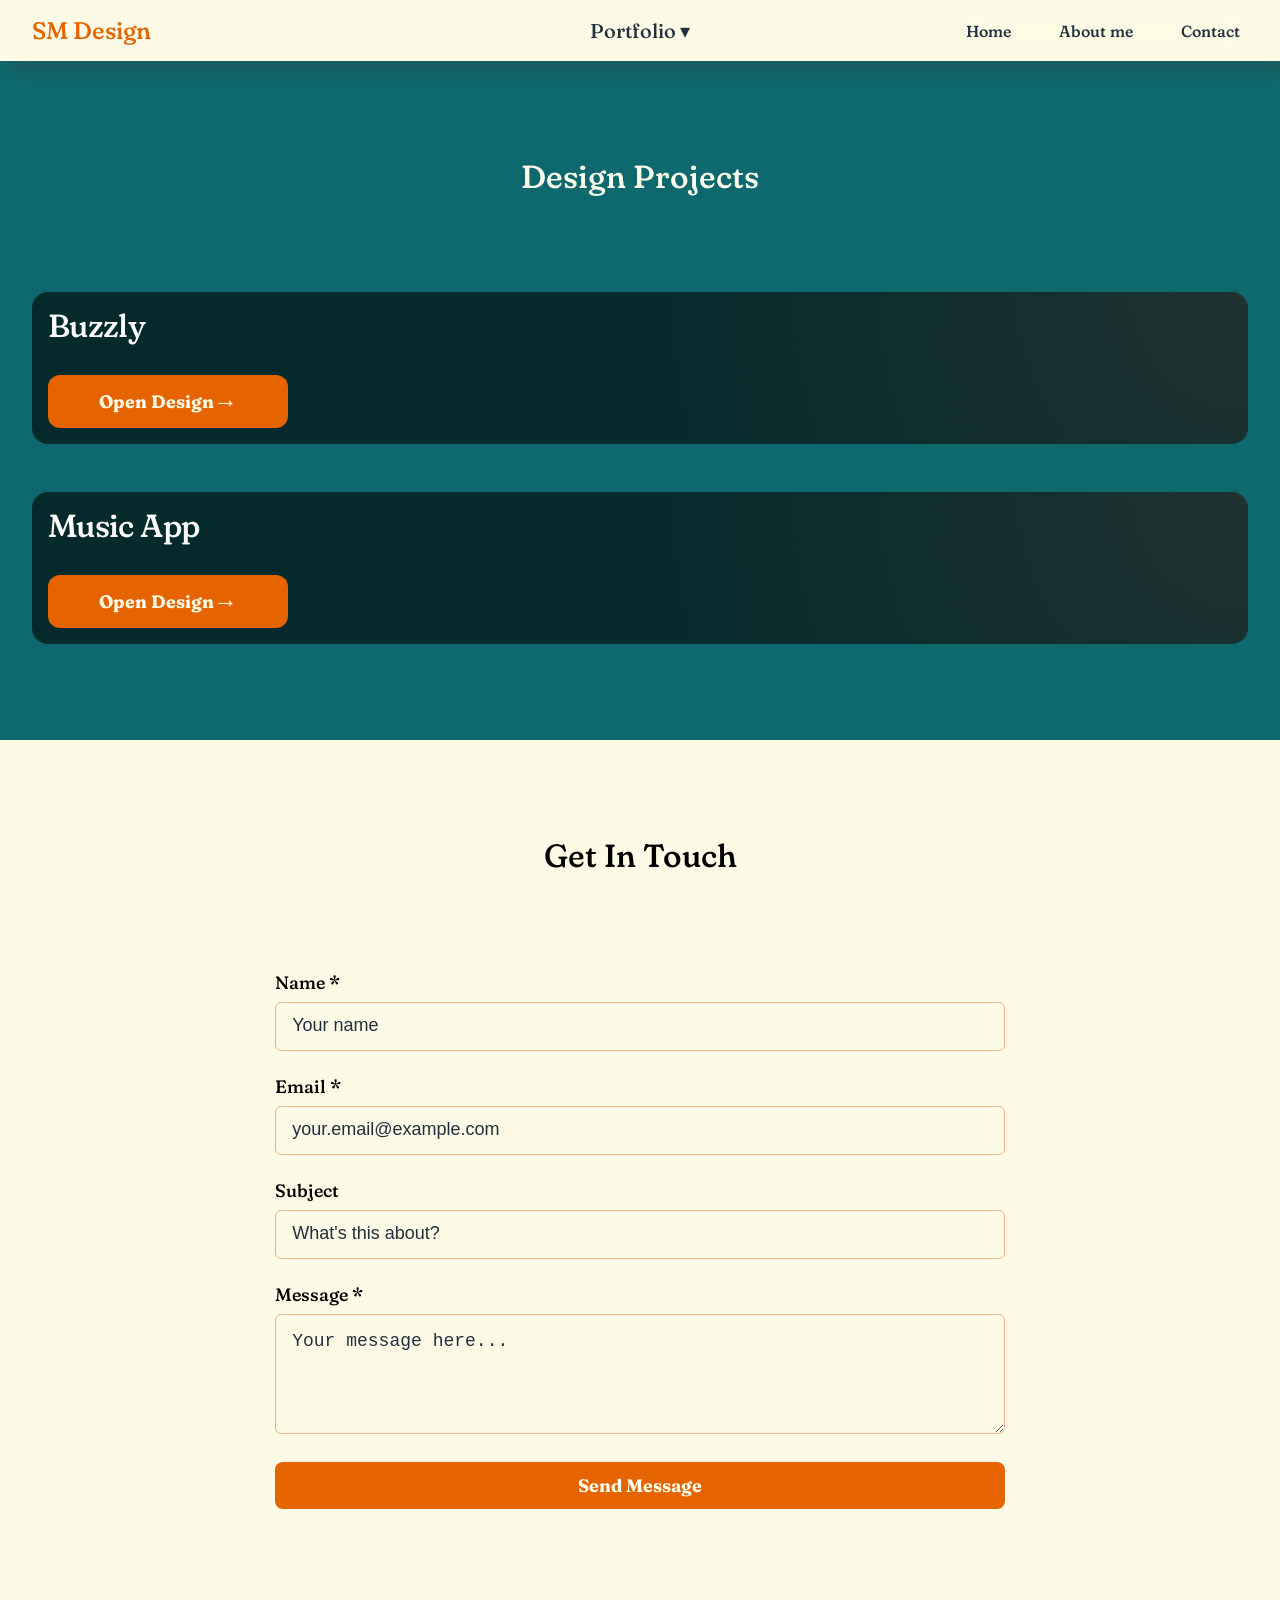
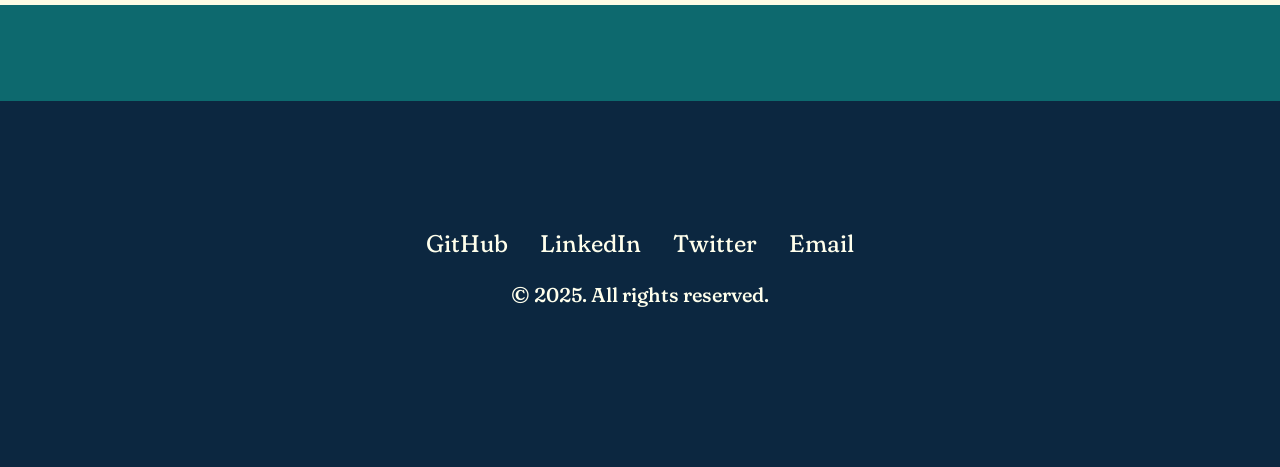
==== ux-design.html @ 5f6e61bb "Initial commit" ====
<!DOCTYPE html>
<html lang="en">
<head>
    <meta charset="UTF-8">
    <meta name="viewport" content="width=device-width, initial-scale=1.0">
    <meta name="description" content="Professional portfolio showcasing web development projects and skills">
    <title>Sedrak Margaryan - Web Developer Portfolio</title>
    <link rel="preconnect" href="https://fonts.googleapis.com">
    <link rel="preconnect" href="https://fonts.gstatic.com" crossorigin>
    <link href="https://fonts.googleapis.com/css2?family=Fraunces:opsz,wght@9..144,100..900&family=Noto+Sans:ital,wght@0,100..900;1,100..900&family=Source+Serif+4:ital,opsz,wght@0,8..60,200..900;1,8..60,200..900&display=swap" rel="stylesheet">    <script src="portfolio.js" defer></script>
    <link rel="stylesheet" href="styles.css">
</head>
<body>
    <!-- Skip to main content for accessibility -->
    
    <a href="#main" class="skip-link">Skip to main content</a>

    <!-- Header with Navigation -->
    <div id="top"></div>
    <header>
        <nav aria-label="Main navigation">
            <a href="#top" class="logo" aria-label="Home">
                <span>SM</span>
                <span>Design</span>
            </a>
            <div class="portfolio">
                <button class="portfolio-toggle" aria-haspopup="true" aria-expanded="false" tabindex="0">
                    Portfolio <span aria-hidden="true">▾</span>
                </button>
                <ul class="portfolio-menu" id="portfolio-menu" aria-label="Portfolio submenu">
                    <li><a href="ux-writing.html">UX Writing</a></li>
                    <li><a href="ux-design.html">UX Design</a></li>
                    <li><a href="#ux-research">UX Research</a></li>
                </ul>
            </div>
            <button class="menu-toggle" aria-label="Toggle navigation menu" aria-expanded="false">
                ☰
            </button>
            <ul class="nav-links">
                <li><a href="index.html">Home</a></li>
                <li><a href="#about">About me</a></li>
                <li><a href="#contact">Contact</a></li>
            </ul>
        </nav>

    </header>


    <main id="main">

        

        <!-- Portfolio Section -->
        <section id="latest" aria-labelledby="latest-heading">
           <h2 id="latest-heading">Design Projects</h2>
           <article class="case-study-card" aria-labelledby="project-title">
                <div class="content">
                    <h1 id="project-title">Buzzly</h1>
                    <a href="https://www.figma.com/design/Eqv02XgFql0MiULTaPmBKF/figma?node-id=108-1708&t=qinff8sUgKi0sKMu-1" class="cta-button" aria-label="Read the full Empathy App case study">
                        Open Design
                        <span class="arrow" aria-hidden="true">→</span>
                    </a>
                </div>
            </article>

            <article class="case-study-card" aria-labelledby="project-title">
                <div class="content">
                    <h1 id="project-title">Music App</h1>
                    <a href="https://www.figma.com/design/anuOJfCdhLt5ytylUbdpmo/player-latest--Copy-?node-id=48-2&t=Lj0PIi3XT2oOW1gg-1" class="cta-button" aria-label="Read the full Empathy App case study">
                        Open Design
                        <span class="arrow" aria-hidden="true">→</span>
                    </a>
                </div>
            </article>

        </section>
    </main>

    <!-- Contact Section -->
    <section id="contact" aria-labelledby="contact-heading">
        <h2 id="contact-heading">Get In Touch</h2>
        <div class="contact-content">
            <form action = "https://formspree.io/f/mykgoogg" method="POST">
                <div class="form-group">
                    <label for="name">Name *</label>
                    <input type="text" id="name" name="name" required 
                            aria-required="true" placeholder="Your name">
                </div>
                <div class="form-group">
                    <label for="email">Email *</label>
                    <input type="email" id="email" name="email" required 
                            aria-required="true" placeholder="your.email@example.com">
                </div>
                <div class="form-group">
                    <label for="subject">Subject</label>
                    <input type="text" id="subject" name="subject" placeholder="What's this about?">
                </div>
                <div class="form-group">
                    <label for="message">Message *</label>
                    <textarea id="message" name="message" required 
                        aria-required="true" placeholder="Your message here..."></textarea>
                </div>
                <button type="submit" class="submit-button">Send Message</button>
            </form>
        </div>
    </section>

   


    <!-- Footer -->
    <footer>
        <div class="footer-content">
            <ul class="social-links">
                <li><a href="https://github.com/SMdev24?tab=repositories" aria-label="GitHub profile">GitHub</a></li>
                <li><a href="https://www.linkedin.com/in/sedrak-m-69b090155/" aria-label="LinkedIn profile">LinkedIn</a></li>
                <li><a href="#" aria-label="Twitter profile">Twitter</a></li>
                <li>
                    <a
                        href="https://mail.google.com/mail/?view=cm&fs=1&to=setomargarian@gmail.com&su=Inquiry from Portfolio"
                        target="_blank"
                        rel="noopener"
                        aria-label="Email via Gmail"
                    >
                        Email
                    </a>  
                </li>
            </ul>
            <p>&copy; 2025. All rights reserved.</p>
        </div>
    </footer>

    <a href="#top" 
       class="floating-back-to-top" 
       aria-label="Return to top of page"
       id="backToTopBtn">
        <span aria-hidden="true">↑</span>
    </a>

    
</body>
</html>
---- styles.css ----
/*@font-face{
  font-family: "Fraunces", serif;
  font-optical-sizing: auto;
  font-weight: 100 900;
  font-style: normal;
  font-variation-settings:
    "SOFT" 0,
    "WONK" 0;
}*/

h2 {
    font-size: 2rem;
    font-weight: 500;
    margin-bottom: 2rem;
    text-align: center;
    
}

p{
    font-size: 1.25rem;
    font-weight: 500;
    margin-bottom: 2rem;
    opacity: 0.95;
    animation: fadeInUp 0.8s ease 0.2s both;
    
}

h3 {
  font-size: 1.5rem;
  margin-bottom: 1rem;
  font-weight: 500;
}

* {
    margin: 0;
    padding: 0;
    box-sizing: border-box;
}

section, footer {   
    padding: 6rem 1rem;
    scroll-margin-top: 80px;
    width: 100%;                
    margin: 0 auto;   
}



:root {
    --primary-color: #e66400; 
    --secondary-color: #217189; 

   
    --text-dark: #222f40;
    --text-light: #ffffec;

    --background-primary: #0d696e;
    --background-secondary: #fdfbe5;
    --background-secondary-translucent: rgba(37, 131, 174, 0.4);
    --backgound-tertiary: #0c2740;

    
    --border-color: #f5b28b; 
    --outline-color: #ff4000;
   
    --shadow: 10px 10px 16px rgba(59, 59, 60, 0.3);
    --transition: all 0.4s ease;

    --translucent-bg-light:  rgba(255, 252, 242, 0.5);
    --translucent-bright: rgba(255, 252, 242, 0.8);
    --white: #ffffff;
    --translucent-turq: linear-gradient(rgba(33, 125, 137, 0.9), rgb(255, 1, 1));
    
}


html {
    scroll-behavior: smooth;
}

body {
    /*font-family: 'Segoe UI', Tahoma, Geneva, Verdana, sans-serif;
    line-height: 1.6;*/
    /*color: var(--text-dark);*/
    padding: 0 0;
    background-color:var(--background-primary);
    background-image: url("https://www.transparenttextures.com/patterns/green-dust-and-scratches.png");
    background-attachment: fixed;
    font-family: "Fraunces", serif;
    text-decoration: none;
    font-optical-sizing: auto;
    font-variation-settings:
    "SOFT" 100,
    "WONK" 1;
  
}


.skip-link {
    position: absolute;
    top: -40px;
    left: 0;
    background: var(--primary-color);
    color: var(--text-light);
    padding: 8px 16px;
    text-decoration: none;
    z-index: 100;
}

.skip-link:focus {
    top: 0;
}

/* --------------Header and Navigation ---------------*/
header {
    background-color: var(--background-secondary);
    box-shadow: var(--shadow);
    position: sticky;
    top: 0;
    z-index: 50;
    padding: 1rem 1rem;    
}

nav {
    margin: 0 auto;
    display: flex;
    justify-content: space-between;
    align-items: flex-end;  
}

.logo {
    font-size: 1.5rem;
    font-weight: 500;
    color: var(--primary-color);
    text-decoration: none;
    order:0
    flex: 0 0 auto;
}

@media (max-width: 767px) {
    .logo {
        display: flex;
        flex-direction: column;
        line-height: 1.2;
        font-size: 1.2rem;
    }
}

.portfolio { 
    
    position: absolute;
    left: 50%;
    transform: translateX(-50%);
    line-height: 0;
    order: 1;
    display: flex;
    align-items: center;    
}

.portfolio-toggle {
    
    display: flex;
    font-family: inherit;
    font-size: inherit;
    font-weight: 500;
    line-height: inherit;
    background: none;
    border: none;
    align-items: center;
    gap: 0.25rem;
    cursor: pointer;
    text-decoration: none;
    color: var(--text-dark);
    transition: var(--transition);
    padding:  0.5rem;
}

.portfolio-menu {
    position: absolute;
    top: 100%;
    left: 50%;
    transform: translateX(-50%) translateY(-10px);
    background: var(--translucent-turq);
    list-style: none;
    padding: 0.5rem 0;
    margin-top: 0.5rem;
    border-radius: 8px;
    box-shadow: 0 4px 12px rgba(0, 0, 0, 0.15);
    min-width: 320px;
    opacity: 0;
    visibility: hidden;
    transition: all 0.9s ease;
    z-index: 100;    
}

.portfolio:hover .portfolio-menu,
.portfolio:focus-within .portfolio-menu {
    opacity: 1;
    visibility: visible;
    transform: translateX(-50%) translateY(0);
}
.portfolio-menu li {
    padding: 1rem 0;
}

.portfolio-menu a {
    display: block;
    text-align: center;
    padding: 2rem 1rem;
    color: var(--background-secondary);
    text-decoration: none;
    font-weight: 700;
    font-size: 2rem;

    transition: all 0.2s ease;
}

.portfolio-menu a:hover,
.portfolio-menu a:focus {
    background: var(-);
    color: var(--background-secondary);
    padding-left: 1.5rem;
}

.portfolio-desktop {
    display: none;
}



.menu-toggle {
    display: block;
    background: none;
    border: none;
    font-size: 1.5rem;
    cursor: pointer;
    color: var(--text-dark);
    order: 2;
    flex: 0 0 auto;
    padding: 0;
    line-height: 1;
    z-index: 101;
    
}

.nav-links {
    
    display: flex;
    position: fixed;  
    left: 0;
    right: 0;
    bottom: 0;
    width: 100%;
    height: 40vh;
    background: var(--translucent-turq);
    backdrop-filter: blur(8px); 
    backdrop-filter: blur(10px);
    -webkit-backdrop-filter: blur(10px);
    padding: 2rem 2rem 2rem;
    margin: 0;
    list-style: none;
    z-index: 99;
    flex-direction: column;
    justify-content: flex-start;
    align-items: flex-start;
    transform: translateY(100%);
    transition:transform 0.9s ease;
    border-radius: 20px 20px 0 0;
}

.nav-links.active {
    display: flex;
    transform: translateY(0);
}

.nav-links li {
    padding: 0;
    width: 100%;
    opacity: 0;
    transform: translateX(-20px);
    transition: all 0.3s ease;
}

.nav-links a {
    display: block;
    width: 100%;
    text-decoration: none;
    color: var(--text-light);
    font-weight: 500;
    transition: var(--transition);
    padding: 0.5rem;
    display: block;
    width: 100%;
    font-size: 1.25rem;
    border-radius: 12px;
}

.nav-links.active li {
    opacity: 1;
    transform: translateX(0);
}

.nav-links.active li:nth-child(1) { transition-delay: 0.1s; }
.nav-links.active li:nth-child(2) { transition-delay: 0.1s; }
.nav-links.active li:nth-child(3) { transition-delay: 0.1s; }

.nav-links a:hover,
.nav-links a:focus {
    color: var(--primary-color);
    outline: 2px solid var(--primary-color);
    outline-offset: 2px;
    
    transform: translateX(10px);
}


@media (min-width: 769px) {

    .portfolio {
        font-size: 1.25rem;
    }

    .nav-links {
        
        position: static;
        height: auto;
        width: auto;
        font-size: 1.25rem;
        background: none;
        transform: none;
        display: flex !important;
        flex-direction: row;
        gap: 2rem;
        padding: 0;
    }

    

    .menu-toggle {
        display: none !important;
    }
}

    @media (min-width: 1024px) {
    section, footer {   
    padding: 6rem 2rem;
    }

    header{padding:1rem 2rem;}

    .menu-toggle {
        display: none !important;
    }

    nav {
        display: flex;
        justify-content: space-between;
        align-items: center;
    }

    .nav-links {
        display: flex !important;
        flex-direction: row;
        gap: 2rem;
        padding: 0;
        margin: 0;
        background: none;
        position: static;
        transform: none;
        width: auto;
        height: auto;
    }

    .nav-links li {
        padding: 0;
        width: auto;
        opacity: 1 !important;
        transform: none !important;
    }

    .nav-links a {
        display: inline-block;
        width: auto;
        color: var(--text-dark);
        font-size: 1rem;
        padding: 0.25rem 0.5rem;
    }
}


   
/* ----------Header and Navigation ----------*/

/*-------------Main--------------*/

main {
/*     max-width: 1200px;
    margin: 0 auto;*/
}



/* -----------Hero Section ----------------*/
.hero {
    text-align: center;
}

.hero-content {
    margin: 0 auto;
}

.hero h1 {
    color:var(--text-light);
    font-size: 2rem;
    margin-bottom: 1rem;
    animation: fadeInUp 0.9s ease;
}

.hero p{
    font-size: 1.5rem;
    color: var(--text-light);
}

.hero-buttons {
    
    display: flex;
    flex-wrap: wrap;
    justify-content: center;
    gap: 1.5rem;      
    margin-top: 2rem;
}






@keyframes fadeInUp {
    from {
        opacity: 0;
        transform: translateY(30px);
    }
    to {
        opacity: 1;
        transform: translateY(0);
    }
}
/* -----------Hero Section ----------------*/



/*----------- Main Section------------- */



/* About Section */

#about {
    background-color: var(--background-secondary);
    text-align: center;    
}

#about-heading{   
}

.about-content {
    margin: 0 auto;
    font-weight: 500;
    line-height: 2; 
    padding-top:3rem;  
}

.about-content p{
     color: var(--text-dark);
}

#approach{
   padding-bottom: 4rem; 
}

.approach-content{
    margin: 0 auto;
    display: flex;
    justify-content: center;
    flex-wrap: wrap;
    align-items: center;
    gap: 1.5rem;
}
   
 .profile-image {
    max-width: 100%;
    border-radius: 16px;
    box-shadow: var(--shadow);
    object-fit: cover;
    
}   

.approach-text{  
    text-align: center;
}


.approach-text h2 {
    color: var(--text-light);
    font-size: 2rem;
    font-weight: 500;
    
    margin-bottom: 1rem;
   
}

.approach-text p {
    color: var(--text-light);
    margin-bottom: 1rem;
}

@media (min-width: 1024px){
  .approach-content {
   flex-wrap: nowrap;
   }
}

/*.skills-list {
    display: flex;
    flex-wrap: wrap;
    gap: 0.5rem;
    margin-top: 1.5rem;
}*/

/*.skill-tag {
    background: var(--bg-light);
    padding: 0.5rem 1rem;
    border-radius: 20px;
    font-size: 0.9rem;
    color: var(--text-dark);
    border: 2px solid var(--primary-color);
}*/

/* Cards Section */

#expertise { 
   /* background: var(--background-secondary-translucent);   */
}

#expertise-heading{
   color: var(--text-light); 
}

.card-box{   
    display:grid;
    grid-template-columns: 1fr;
    justify-content: center; 
    margin: 0 auto;
    gap: 6rem;
   
}



.card {
    
    display: flex;
    flex-direction: column;
    width: 100%;
    margin:  0 auto;
    min-height:350px;
    border: 1px solid var(--border-color);      
    border-radius: 12px;
    padding: 2rem 1rem;
    align-items: center;
    
    transition: var(--transition);   
}

.card:hover {
    transform: translateY(-4px);
    outline: none;
    border-color: var(--background-primary);
    box-shadow: var(--shadow);
    
}

.card h3 {
    color: var(--text-light);
    margin-bottom: 1rem;
}

.card ul {
    list-style: none;
    padding-left: 0;
    line-height: 1.6;
}

.card ul li {
    color: var(--text-light);
    position: relative;
    font-size: 1.125rem;
    padding-left: 1.2rem;
}

.card ul li::before {
    content: "•";
    position: absolute;
    left: 0;
    color: #f47c46; /* orange bullet */
    font-weight: bold;
}

@media screen and (min-width: 768px) {
    .card-box {
        grid-template-columns: 1fr 1fr; 
    }
}

@media (min-width:1024px) {
    .card-box{ 
        max-width: 70%;
        min-height: 900px;
        margin: 0 auto;
        row-gap: 6rem;
        column-gap: 10rem;
        margin-top: 6rem;
    
   }

    .card {
        width: 100%;
        min-height:350px;
        transition: var(--transition);   
    }

}


/* Portfolio Section*/
#latest{
}

 #latest-heading{
    padding-bottom: 3rem;
    color: var(--text-light);
}

        .case-study-card {
           
            padding: 1rem 1rem;
            height: auto;
            margin: 0 auto;
            background: linear-gradient(rgba(0, 0, 0, 0.6), rgba(0, 0, 0, 0.6)),
                        url("https://images.unsplash.com/photo-1626785774573-4b799315345d?q=80&w=2942&auto=format&fit=crop&ixlib=rb-4.1.0&ixid=M3wxMjA3fDB8MHxwaG90by1wYWdlfHx8fGVufDB8fHx8fA%3D%3D");
            border-radius: 16px;
            color: var(--white);
            position: relative;
            overflow: hidden;
            background-size: cover;      /* <-- Use this to fill the space */
            background-position: center; /* <-- Use this to ensure the focal point is centered */
            background-repeat: no-repeat;
            margin-top:3rem;
    
        }

        .case-study-card::before {
            content: '';
            position: absolute;
            top: 0;
            left: 0;
            right: 0;
            bottom: 0;
            background: radial-gradient(circle at top right, rgba(255, 120, 86, 0.1), transparent 50%);
            pointer-events: none;
        }

        /*.content {
            position: relative;
            z-index: 1;
            max-width: 100%;
        }*/

        h1 {
            font-size: 2rem;
            font-weight: 500;
            margin-bottom: 2rem;
            letter-spacing: -0.02em;
            line-height: 1.1;
        }

        .tags {
            display: flex;
            flex-wrap: wrap;
            justify-content: flex-start;

            gap: 1rem;
            margin-bottom: 2rem;
        }

        .tag {
            min-width: 200px;
            background: var(--text-light);
            color: var(--text-dark);
            padding: 0.75rem 1.5rem;
            border-radius: 30px;
            font-weight: 500;
            font-size: 1rem;
            backdrop-filter: blur(10px);
            text-align: center;
        }

        .description {
            font-size: 1rem;
            line-height: 1.8;
            margin-top: 1rem;
            margin-bottom: 1rem;
            max-width: 100%;
            font-weight: 400;
            text-shadow: var(--shadow);
            color: var(--bg-light);
        }
        
        .description strong {
            font-weight: 700;
        }

        .cta-button {
            display: inline-flex;
            justify-content: center;
            align-items: center; 
            width: 240px;
           
            min-height: 50px;
            background: var(--primary-color);
            color:var(--background-secondary);
            padding: 0.75rem 1rem;
            border-radius: 12px;
            text-decoration: none;
            justify-self: center;
            font-weight: 700;
            font-size: 1.125rem;
            transition: var(--transition);
            
            /*box-shadow: 0 4px 16px var(--button-shadow);*/

   }
        
        .cta-button:hover,
        .cta-button:focus {

           
            background: var(--secondary-color);
            
            transform: translateY(-5px);
            
            /*box-shadow: 0 16px 16px var(--outline-color);*/
            outline: 2px solid var(--outline-color);
            outline-offset: 2px;
            }

        .arrow {
            font-size: 1.5rem;
            transition: transform 0.3s ease;
        }

        .cta-button:hover.arrow {
            transform: translateX(4px);
        }

       

/*.go-to{   
    max-width: 1200px;
    margin:2rem auto;
    
}

#go-to {
   
    color: var(--primary-color);
    text-align: end; 
}
.go-to a {
    text-decoration: none; /* This will remove the default hyperlink underline 
}

.latest-grid {
    max-width: 1200px;
    margin: 0 auto;
    display: grid;
    grid-template-columns: repeat(auto-fit, minmax(300px, 1fr));
    gap: 2rem;
}

.project-card {
    background: var(--white);
    border-radius: 12px;
    overflow: hidden;
    box-shadow: var(--shadow);
    transition: var(--transition);
}

.project-card:hover,
.project-card:focus-within {
    transform: translateY(-8px);
    box-shadow: 0 12px 24px rgba(0, 0, 0, 0.15);
}

.project-image {
    width: 100%;
    height: 200px;
    background: linear-gradient(135deg, #667eea 0%, #764ba2 100%);
    display: flex;
    align-items: center;
    justify-content: center;
    color: var(--white);
    font-size: 3rem;
    font-weight: bold;
}

.project-card:nth-child(2) .project-image {
    background: linear-gradient(135deg, #f093fb 0%, #f5576c 100%);
}

.project-card:nth-child(3) .project-image {
    background: linear-gradient(135deg, #4facfe 0%, #00f2fe 100%);
}

.project-info {
    padding: 1.5rem;
}

.project-info h3 {
    font-size: 1.5rem;
    margin-bottom: 0.5rem;
    color: var(--text-dark);
}

.project-info p {
    color: var(--text-light);
    margin-bottom: 1rem;
}

.project-links {
    display: flex;
    gap: 1rem;
}

.project-link {
    text-decoration: none;
    color: var(--primary-color);
    font-weight: 600;
    transition: var(--transition);
}

.project-link:hover,
.project-link:focus {
    color: var(--secondary-color);
    text-decoration: underline;
}*/

    /* ---------- MAIN SECTION ---------- */





/*-------- Contact Section------------- */
#contact {
    background-color: var(--background-secondary);
    display: flex;
    flex-direction: column;
    align-items: center;         
}


#contact h2 { 
    margin-bottom: 3rem;        
    text-align: center;
}


.contact-content {
    display: flex;             
    justify-content: center;    
    margin-top: 3rem; 
    width: 100%;                      
}

@media(min-width:1024px){
    .contact-content{
        width:60%;
    }
}

.contact-content form { 
   width: 100%;           
}

.form-group {
     
    margin-bottom: 1.5rem;     
}

label {
    display: block;
    margin-bottom: 0.5rem;      
    font-weight: 500;
    font-size: 1.125rem;
}

input,
textarea{
    width: 100%; 
    padding: 1rem;          
    border: 1px solid  var(--border-color);
    background: var(--background-secondary);
    border-radius: 6px;
    transition: var(--transition);
}

textarea {
    resize: vertical;
    min-height: 120px;
}

input::placeholder, textarea::placeholder{
    color:var(--text-dark);
    font-family: inherit;
    font-size: 1.125rem;; 
    font-weight: 500;
}

input:focus,
textarea:focus,
input:hover,
textarea:hover{
    transform: translateY(-4px);
    
    outline: none;
    border-color: var(--background-primary);
    box-shadow: var(--shadow);
}

.submit-button {
    width: 100%;
    padding: 0.75rem;          
    /*border: 2px solid #e5e7eb;*/
    border: none;
    border-radius: 8px;
    background: var(--primary-color);
    color: var(--text-light);
    cursor: pointer;
    transition: var(--transition);
    font-family: inherit;
    font-size: 1.125rem;; 
    font-weight: 700;
}

.submit-button:hover,
.submit-button:focus {
    background: var(--secondary-color);
    transform: translateY(-2px);
    box-shadow: 0 16px 16px var(--outline-color);
    outline: 2px solid var(--outline-color);
    outline-offset: 2px;
    
}
    /*-------- Contact Section------------- */


    /*----------button------------*/

/* Back to Top Button */

.floating-back-to-top {
    position: fixed;
    bottom: 2rem;
    left: 2rem;
    width: 50px;
    height: 50px;
    background: var(--primary-color);
    color: var(--text-light);
    border-radius: 50%;
    display: flex;
    align-items: center;
    justify-content: center;
    text-decoration: none;
    font-size: 1.5rem;
    box-shadow: var(--shadow);
    transition: all 0.3s ease;
    opacity: 0;
    visibility: hidden;
    z-index: 1000;
}

.floating-back-to-top.show {
    opacity: 0.7;
    visibility: visible;
}

.floating-back-to-top.stay {
    opacity: 0.7;
    visibility: visible;
    position: fixed;
}

.floating-back-to-top:hover,
.floating-back-to-top:focus {
    background: var(--secondary-color);
    transform: translateY(-5px);
    box-shadow: var(--shadow);
    outline: 2px solid var(--outline-color);
    outline-offset: 2px;
}
    /*----------button------------*/







/* ----------- Footer ----------- */
footer {
    background: var(--backgound-tertiary);
    color: var(--text-light);
    text-align: center;
    margin-top: 6rem;
}

.footer-content {
    max-width:100%;
    margin: 0 auto;
    padding: 2rem 0;
}

.social-links {
    display: flex;
    flex-wrap: wrap;
    justify-content: center;
    gap: 2rem;
    margin-bottom: 1.5rem;
    list-style: none;
}

.social-links a {
    color: var(--text-light);
    text-decoration: none;
    font-size: 1.5rem;
    transition: var(--transition);
}

.social-links a:hover,
.social-links a:focus {
    color: var(--primary-color);
    transform: scale(1.2);
}

.footer-content p {
    color: var(--text-light);
}
    /* ----------- Footer ----------- */
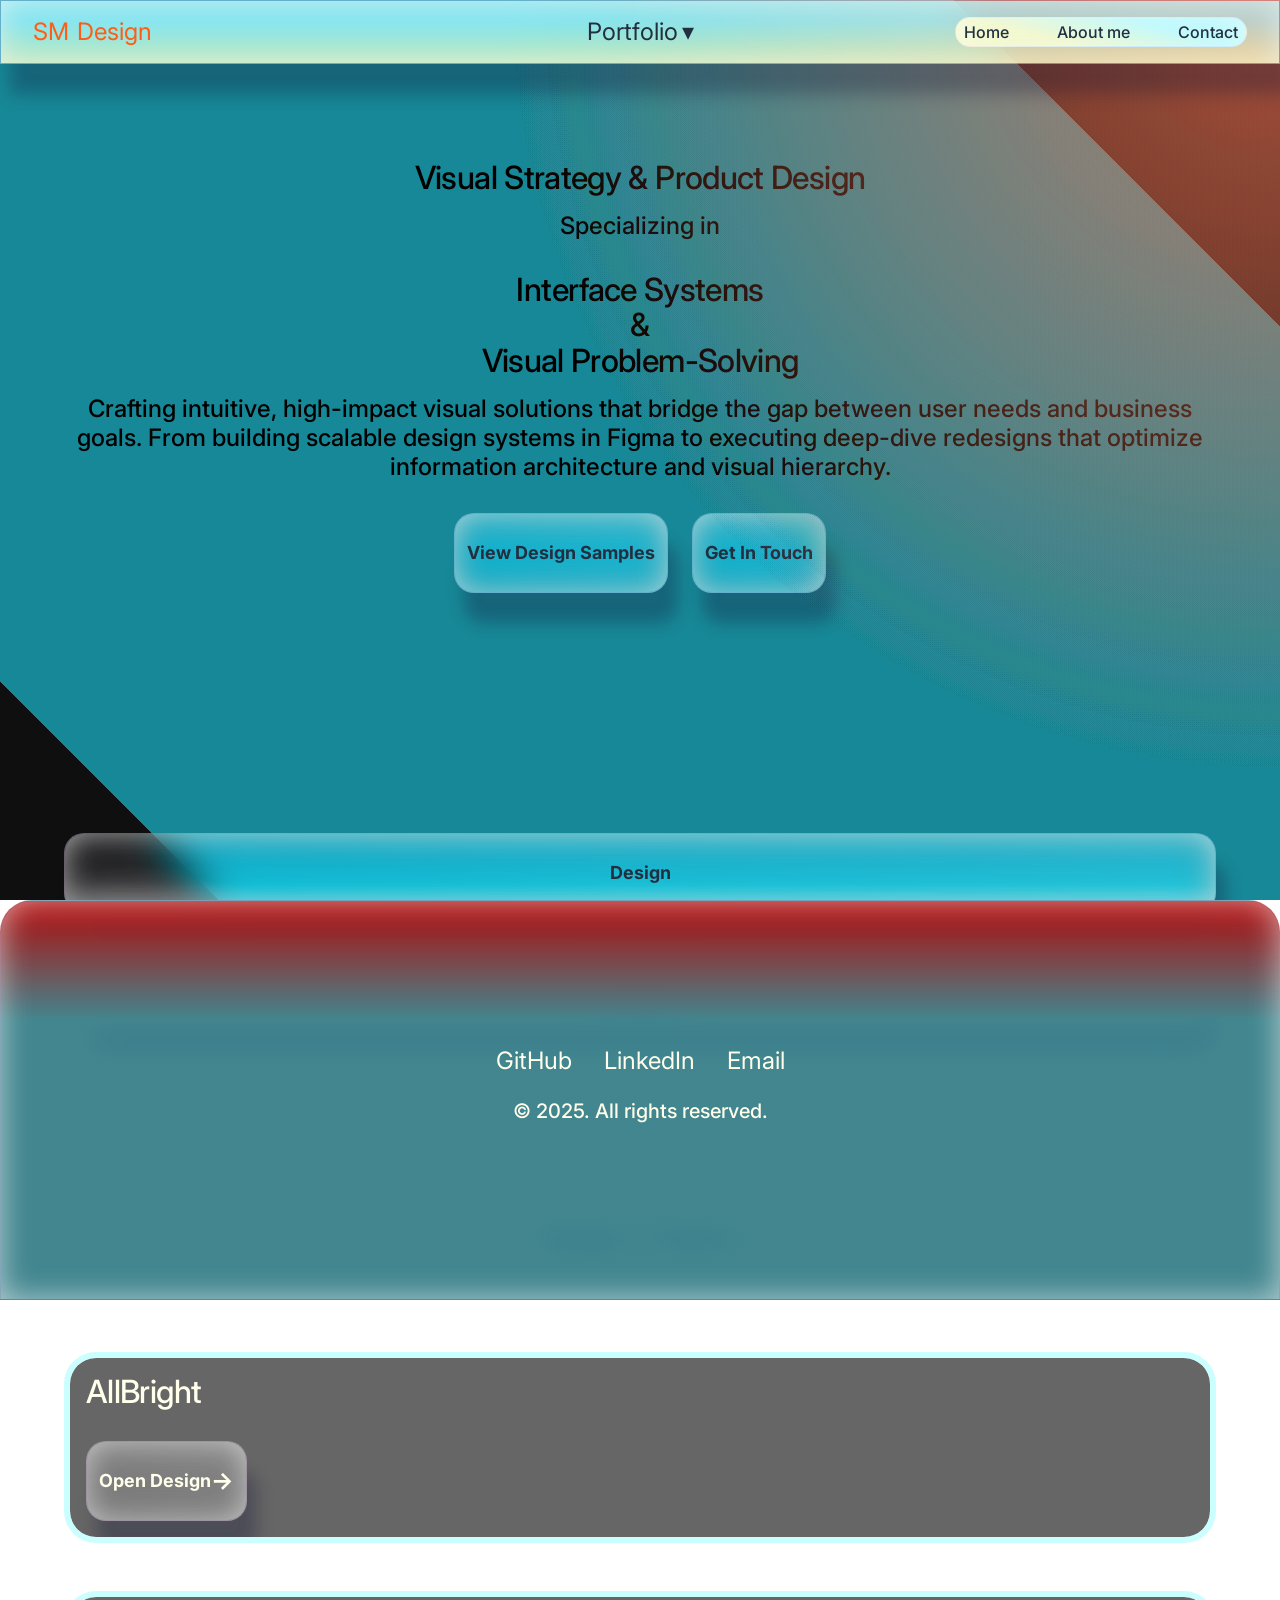
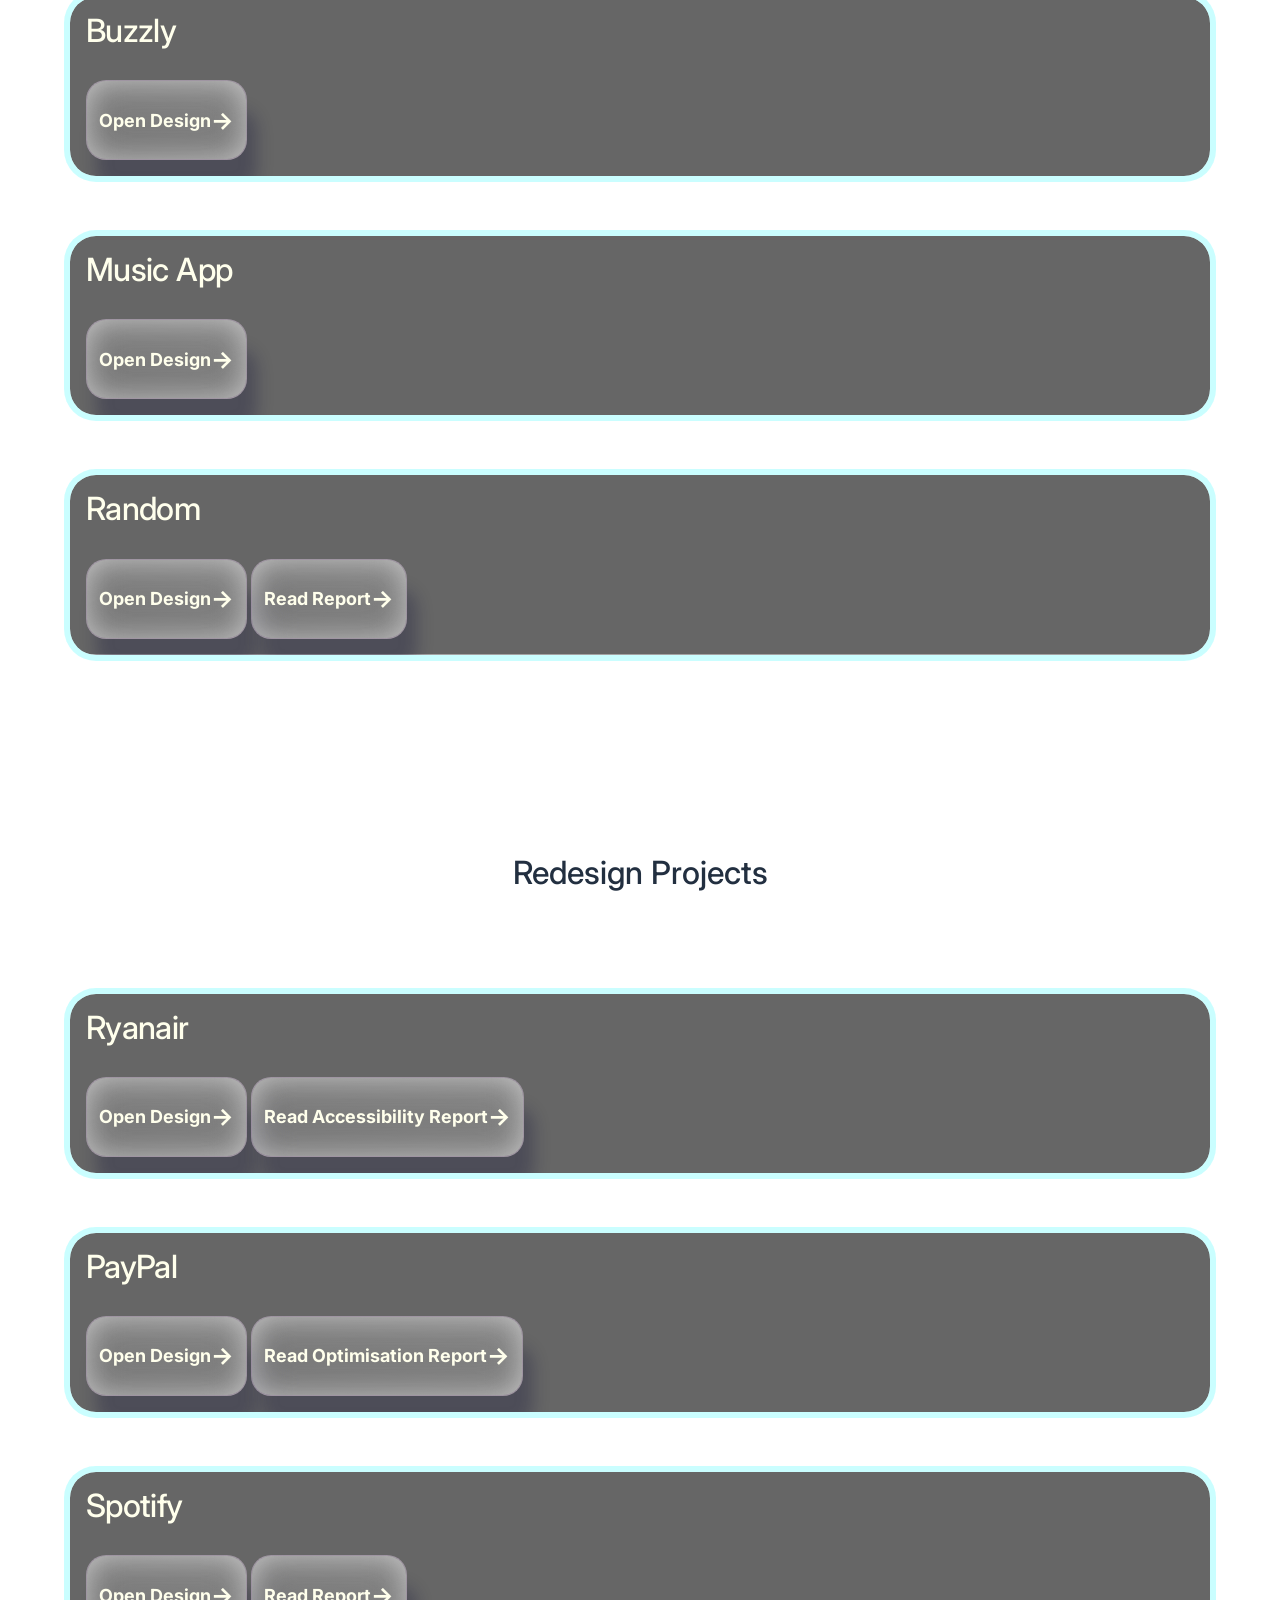
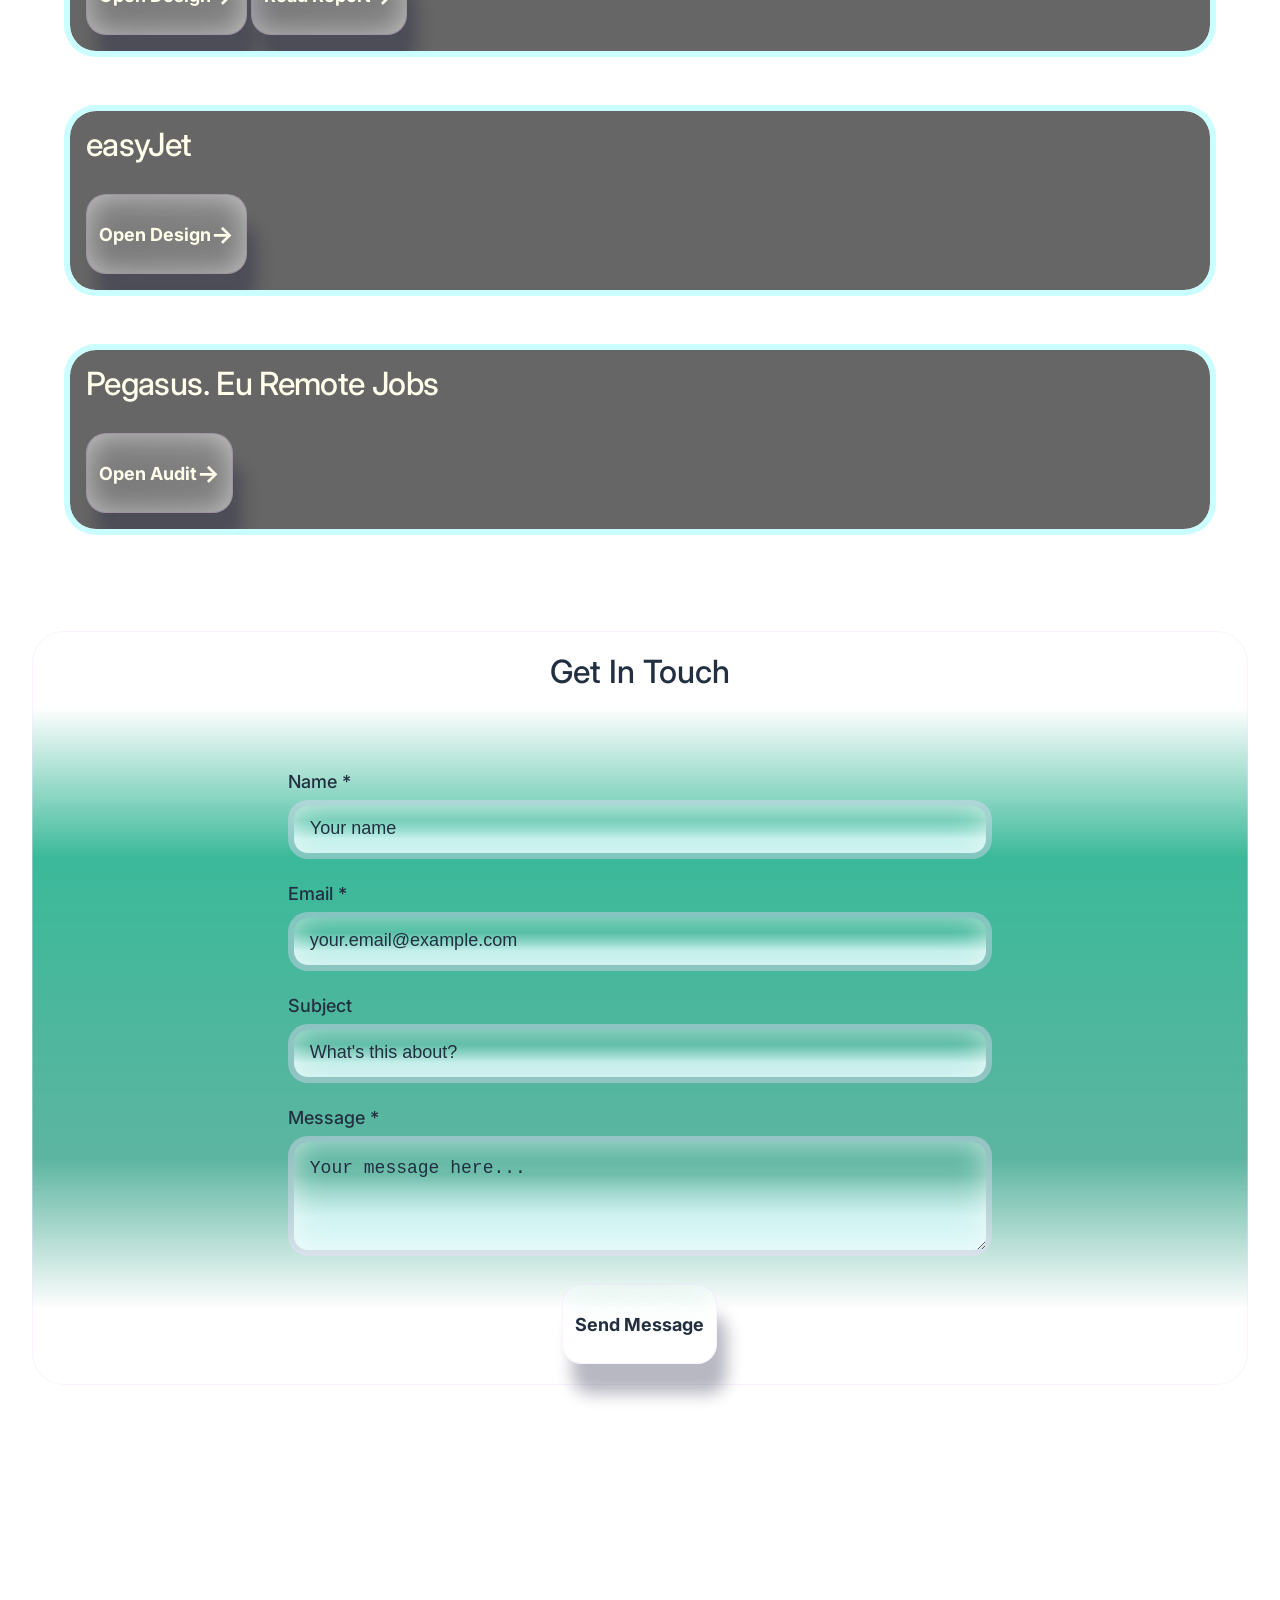
==== commit f3ea5d47: "Update portfolio website" ====
--- a/ux-design.html
+++ b/ux-design.html
@@ -7,7 +7,8 @@
     <title>Sedrak Margaryan - Web Developer Portfolio</title>
     <link rel="preconnect" href="https://fonts.googleapis.com">
     <link rel="preconnect" href="https://fonts.gstatic.com" crossorigin>
-    <link href="https://fonts.googleapis.com/css2?family=Fraunces:opsz,wght@9..144,100..900&family=Noto+Sans:ital,wght@0,100..900;1,100..900&family=Source+Serif+4:ital,opsz,wght@0,8..60,200..900;1,8..60,200..900&display=swap" rel="stylesheet">    <script src="portfolio.js" defer></script>
+    <link href="https://fonts.googleapis.com/css2?family=Inter:ital,opsz,wght@0,14..32,100..900;1,14..32,100..900&display=swap" rel="stylesheet">
+    <script src="portfolio.js" defer></script>
     <link rel="stylesheet" href="styles.css">
 </head>
 <body>
@@ -19,18 +20,18 @@
     <div id="top"></div>
     <header>
         <nav aria-label="Main navigation">
-            <a href="#top" class="logo" aria-label="Home">
+            <a href="index.html" class="logo" aria-label="Home">
                 <span>SM</span>
                 <span>Design</span>
             </a>
             <div class="portfolio">
-                <button class="portfolio-toggle" aria-haspopup="true" aria-expanded="false" tabindex="0">
+                <button class="portfolio-toggle" aria-haspopup="true" aria-expanded="false" aria-controls="portfolio-menu">
                     Portfolio <span aria-hidden="true">▾</span>
                 </button>
                 <ul class="portfolio-menu" id="portfolio-menu" aria-label="Portfolio submenu">
+                    <li><a href="ux-research.html">UX Research</a></li>
+                    <li><a href="ux-design.html">UX Design</a></li>
                     <li><a href="ux-writing.html">UX Writing</a></li>
-                    <li><a href="ux-design.html">UX Design</a></li>
-                    <li><a href="#ux-research">UX Research</a></li>
                 </ul>
             </div>
             <button class="menu-toggle" aria-label="Toggle navigation menu" aria-expanded="false">
@@ -45,35 +46,157 @@
 
     </header>
 
+     <section class="hero" >
+        <div class="hero-content">
+            <h1>Visual Strategy & Product Design</h1>
+            <p>Specializing in</p>
+            <h1>Interface Systems<br> & <br> Visual Problem-Solving</h1>
+            <p>Crafting intuitive, high-impact visual solutions that bridge the gap between user needs and 
+               business goals. From building scalable design systems in Figma to executing deep-dive 
+               redesigns that optimize information architecture and visual hierarchy.</p>
+            <div class="hero-buttons">
+                <a href="#project-menu" class="cta-button">View Design Samples</a>
+                <a href="#contact" class="cta-button">Get In Touch</a>
+            </div>
+        </div>
+    </section>
+
+    <section id="project-menu"aria-label="project-menu" >
+        <div class="project-box">
+            <a href="#projects" class="cta-button">Design</a>
+            <a href="#projects2" class="cta-button">Redesign</a>
+        </div>
+    </section>
+
 
     <main id="main">
 
         
 
         <!-- Portfolio Section -->
-        <section id="latest" aria-labelledby="latest-heading">
-           <h2 id="latest-heading">Design Projects</h2>
-           <article class="case-study-card" aria-labelledby="project-title">
-                <div class="content">
-                    <h1 id="project-title">Buzzly</h1>
-                    <a href="https://www.figma.com/design/Eqv02XgFql0MiULTaPmBKF/figma?node-id=108-1708&t=qinff8sUgKi0sKMu-1" class="cta-button" aria-label="Read the full Empathy App case study">
-                        Open Design
-                        <span class="arrow" aria-hidden="true">→</span>
-                    </a>
-                </div>
-            </article>
-
-            <article class="case-study-card" aria-labelledby="project-title">
-                <div class="content">
-                    <h1 id="project-title">Music App</h1>
-                    <a href="https://www.figma.com/design/anuOJfCdhLt5ytylUbdpmo/player-latest--Copy-?node-id=48-2&t=Lj0PIi3XT2oOW1gg-1" class="cta-button" aria-label="Read the full Empathy App case study">
-                        Open Design
-                        <span class="arrow" aria-hidden="true">→</span>
-                    </a>
-                </div>
+        <section id="projects" aria-labelledby="projects-heading">
+
+           <h2 id="projects-heading">Design Projects</h2>
+
+           <article class="case-study-card">
+                
+                    <h1>AllBright</h1>
+                    <a href="https://www.figma.com/proto/Uqy7TBeeSvZ3O3bBeCin7c/AllBright--Ex-?node-id=127-3551&p=f&viewport=815%2C230%2C0.05&t=6ncmY46ho8tK2sM3-1&scaling=min-zoom&content-scaling=fixed&starting-point-node-id=127%3A3551&page-id=0%3A1" class="cta-button" aria-label="Read the full Empathy App case study">
+                        Open Design
+                        <span class="arrow" aria-hidden="true">→</span>
+                    </a>
+               
+            </article>
+
+           <article class="case-study-card">
+                
+                    <h1>Buzzly</h1>
+                    <a href="https://www.figma.com/design/Eqv02XgFql0MiULTaPmBKF/figma?node-id=3110-30&t=tBArhhWsVC4lASul-1" class="cta-button" aria-label="Read the full Empathy App case study">
+                        Open Design
+                        <span class="arrow" aria-hidden="true">→</span>
+                    </a>
+               
+            </article>
+
+            <article class="case-study-card">
+                
+                    <h1>Music App</h1>
+                    <a href="https://www.figma.com/design/DkSChaxMO0jTqvQIjSIhvU/player-exam?node-id=48-2&t=qKg8gzL5Fa1qdokI-1" class="cta-button" aria-label="Read the full Empathy App case study">
+                        Open Design
+                        <span class="arrow" aria-hidden="true">→</span>
+                    </a>
+               
+            </article>
+
+            <article class="case-study-card">
+                
+                    <h1>Random</h1>
+                    <a href="https://www.figma.com/design/5pLYOJoQLwUoxNGAoYJ4Xw/Goal-tracker?node-id=0-1&t=sv1VXo2h4z4eojq7-1" class="cta-button" aria-label="Read the full Empathy App case study">
+                        Open Design
+                        <span class="arrow" aria-hidden="true">→</span>
+                    </a>
+
+                    <a href="https://docs.google.com/document/d/1Oki2IjOdGTUXVpfwgKbkLVScCoMoZ0NSVXhXvg1K7Wc/preview" class="cta-button" aria-label="Read the full Empathy App case study">
+                        Read Report
+                        <span class="arrow" aria-hidden="true">→</span>
+                    </a>
+               
             </article>
 
         </section>
+
+        <section id="projects2" aria-labelledby="projects2-heading">
+           <h2 id="projects2-heading">Redesign Projects</h2>
+
+           <article class="case-study-card">
+               
+                    <h1>Ryanair</h1>
+                    <a href="https://www.figma.com/design/RduKtCvdl5EzxRcv7BxZjc/Ryanair?node-id=0-1&t=jtL5XzgjkNb0vuI8-1" class="cta-button" aria-label="Read the full Empathy App case study">
+                        Open Design
+                        <span class="arrow" aria-hidden="true">→</span>
+                    </a>
+                    <a href="https://docs.google.com/document/d/1MeZbS630A6j042f94obruzebXZvS5_dJOmOgB9xtG9U/preview" 
+                        class="cta-button">
+                        Read Accessibility Report
+                        <span class="arrow" aria-hidden="true">→</span>
+                    </a>
+               
+            </article>
+
+             <article class="case-study-card">
+               
+                    <h1>PayPal</h1>
+                    <a href="https://www.figma.com/design/R9VlJ9WN7SUThh3h6LmF82/PP?node-id=0-1&t=zRxUkTREYTmn4ssZ-1" class="cta-button" aria-label="Read the full Empathy App case study">
+                        Open Design
+                        <span class="arrow" aria-hidden="true">→</span>
+                    </a>
+                    <a href="https://docs.google.com/document/d/1tWchB2M9XuVOVEWLrimq7eYlIBL31AWK1XvDFcqwpvU/preview" 
+                        class="cta-button">
+                        Read Optimisation Report
+                        <span class="arrow" aria-hidden="true">→</span>
+                    </a>
+               
+            </article>
+
+
+           <article class="case-study-card">
+               
+                    <h1>Spotify</h1>
+                    <a href="https://www.figma.com/proto/FwYeQBzXyqN0jZ1L5YeMtY/Spotify-exam-copy?node-id=40000106-6167&p=f&viewport=170%2C11%2C0.08&t=N81bn7TkASpHxVnj-1&scaling=scale-down&content-scaling=fixed&starting-point-node-id=40000106%3A6167&page-id=40000106%3A6165" class="cta-button" aria-label="Read the full Empathy App case study">
+                        Open Design
+                        <span class="arrow" aria-hidden="true">→</span>
+                    </a>
+
+                    <a href="https://docs.google.com/document/d/1pAYEdHCLNeXcLsxYp4HEo43DqaBAArZ2jlh8qBh5etM/preview" class="cta-button" aria-label="Read the full Empathy App case study">
+                        Read Report
+                        <span class="arrow" aria-hidden="true">→</span>
+                    </a>
+               
+            </article>
+
+           <article class="case-study-card">
+               
+                    <h1>easyJet</h1>
+                    <a href="https://docs.google.com/document/d/126jnOJZg7JwvxPeoFOymG23ydyBve-50tX6jBIX98mU/preview" class="cta-button" aria-label="Read the full Empathy App case study">
+                        Open Design
+                        <span class="arrow" aria-hidden="true">→</span>
+                    </a>
+               
+            </article>
+
+            <article class="case-study-card">
+               
+                    <h1>Pegasus. Eu Remote Jobs</h1>
+                    <a href="https://docs.google.com/document/d/1g90AqdLPMlbLEnviyItMiL2JwNCq8UW2idXJmu-zbAU/preview" class="cta-button" aria-label="Read the full Empathy App case study">
+                        Open Audit
+                        <span class="arrow" aria-hidden="true">→</span>
+                    </a>
+               
+            </article>
+
+
+        </section>
+
     </main>
 
     <!-- Contact Section -->
@@ -100,7 +223,7 @@
                     <textarea id="message" name="message" required 
                         aria-required="true" placeholder="Your message here..."></textarea>
                 </div>
-                <button type="submit" class="submit-button">Send Message</button>
+                <button type="submit" class="cta-button">Send Message</button>
             </form>
         </div>
     </section>
@@ -109,12 +232,12 @@
 
 
     <!-- Footer -->
-    <footer>
+    <footer id="footer">
         <div class="footer-content">
             <ul class="social-links">
                 <li><a href="https://github.com/SMdev24?tab=repositories" aria-label="GitHub profile">GitHub</a></li>
                 <li><a href="https://www.linkedin.com/in/sedrak-m-69b090155/" aria-label="LinkedIn profile">LinkedIn</a></li>
-                <li><a href="#" aria-label="Twitter profile">Twitter</a></li>
+               
                 <li>
                     <a
                         href="https://mail.google.com/mail/?view=cm&fs=1&to=setomargarian@gmail.com&su=Inquiry from Portfolio"
--- a/styles.css
+++ b/styles.css
@@ -1,28 +1,128 @@
-
 
 /*@font-face{
-  font-family: "Fraunces", serif;
+  font-family: "Inter", sans-serif;
   font-optical-sizing: auto;
-  font-weight: 100 900;
+  font-weight: <weight>;
   font-style: normal;
-  font-variation-settings:
-    "SOFT" 0,
-    "WONK" 0;
 }*/
+
+
+:root {
+    --primary-color: rgb(255, 92, 22, 1);
+    --secondary-color: rgba(32, 212, 209, 0.75);
+   
+    --text-dark: #222f40;
+    --text-light: #ffffec;
+
+    --background-body: linear-gradient(
+    45deg,
+    rgb(15, 15, 16) 10%,
+    rgb(23, 136, 151) 10%,
+    rgb(23, 136, 151) 85%,
+    rgb(16, 15, 15) 85%
+  );
+   
+
+    --background-header: linear-gradient(180deg, rgb(175, 250, 255) 20%, rgba(246, 254, 187) 90%);
+    --background-header-transucent: linear-gradient(180deg, rgba(175, 250, 255, 0.75) 30%, rgba(246, 254, 187, 0.75) 100%);
+    --background-section:linear-gradient(180deg,rgba(52, 22, 142, 0) 10%,rgba(31, 175, 139, 0.874) 30%, rgba(55, 164, 139, 0.81) 70%, rgba(31, 35, 117, 0) 90%);
+    --background-box:linear-gradient(180deg, rgba(255, 255, 255, 0) 30%, rgba(225, 253, 255, 0.775) 70%);
+    --background-card:linear-gradient(180deg, rgb(255, 255, 255) 30%, rgba(255, 255, 255, 0.775) 70%);
+
+    --background-footer:linear-gradient(180deg, rgb(171, 17, 17) 2%, rgb(3, 93, 105, 0.75)30%);
+    --background-menu:linear-gradient(15deg, rgba(244, 249, 193, 0.9) 30%,  rgba(175, 250, 255, 0.9) 70%);
+    --background-button: repeating-linear-gradient(15deg, rgba(255, 255, 255, 0.05),  rgba(253, 253, 253, 0.15));
+
+    --outline-color: #ff2121ca;
+    --transition: all 0.4s ease;
+
+    --glass-blur: blur(19px);
+    --glass-saturate: saturate(180%);
+    --glass-brightness: brightness(1.1);
+
+    --border-primary: 1px solid;
+    --border-secondary: 10px solid;
+    --border-color-primary: rgba(247, 219, 255, 0.371);
+    --border-color-secondary: rgba(22, 169, 188, 0.75);
+    --inner-shadow: inset  0 0 30px rgba(255, 255, 255, 0.602);
+    --outer-shadow: 10px 30px 16px rgba(20, 20, 55, 0.3);
+    --border-radius-card: 32px;
+    --border-radius-button: 20px;
+       
+}
+
+.portfolio-menu, .nav-links, #about, #expertise, #contact, #footer{
+    backdrop-filter: 
+                    var(--glass-blur)
+                    var(--glass-saturate)
+                    var(--glass-brightness);
+
+    -webkit-backdrop-filter: 
+                    var(--glass-blur)
+                    var(--glass-saturate)
+                    var(--glass-brightness);
+
+    border-radius: var(--border-radius-card);
+    border: var(--border-primary);
+    border-color: var(--border-color-primary);
+    
+    background-clip: padding-box;
+    color: var(--text-dark);
+}
+
+
+        .cta-button{
+            display: inline-flex;
+            justify-content: center;
+            align-items: center; 
+            text-decoration: none;
+            font-weight: 700;
+            font-size: 1.125rem;
+            transition: var(--transition);
+            width: 220px;
+            min-height: 80px;
+            width: auto;
+            backdrop-filter:
+                            var(--glass-blur)
+                            var(--glass-saturate)
+                            var(--glass-brightness);
+            -webkit-backdrop-filter:
+                            var(--glass-blur)
+                            var(--glass-saturate)
+                            var(--glass-brightness);
+            box-shadow: var(--outer-shadow), var(--inner-shadow);
+            background: var(--background-button);
+            color:var(--text-dark);
+            padding: 0.75rem 0.75rem;
+            border-radius: var(--border-radius-button);
+            border: var(--border-primary);
+            border-color: var(--border-color-primary);
+            background-clip: padding-box;
+           
+        }
+        
+        .cta-button:hover,
+        .cta-button:focus {          
+            background: var(--secondary-color);           
+            transform: translateY(-5px);
+            outline: 2px solid var(--outline-color);
+            outline-offset: 2px;
+            }
+
 
 h2 {
     font-size: 2rem;
     font-weight: 500;
     margin-bottom: 2rem;
-    text-align: center;
-    
+    text-align: center;  
+    color: var(--text-dark) 
 }
 
 p{
     font-size: 1.25rem;
     font-weight: 500;
     margin-bottom: 2rem;
-    opacity: 0.95;
+    opacity:100;
     animation: fadeInUp 0.8s ease 0.2s both;
     
 }
@@ -31,6 +131,7 @@
   font-size: 1.5rem;
   margin-bottom: 1rem;
   font-weight: 500;
+  text-align: center;
 }
 
 * {
@@ -39,40 +140,11 @@
     box-sizing: border-box;
 }
 
-section, footer {   
-    padding: 6rem 1rem;
+section  {   
+    padding: 6rem 0;
     scroll-margin-top: 80px;
-    width: 100%;                
+    width: 95%;                
     margin: 0 auto;   
-}
-
-
-
-:root {
-    --primary-color: #e66400; 
-    --secondary-color: #217189; 
-
-   
-    --text-dark: #222f40;
-    --text-light: #ffffec;
-
-    --background-primary: #0d696e;
-    --background-secondary: #fdfbe5;
-    --background-secondary-translucent: rgba(37, 131, 174, 0.4);
-    --backgound-tertiary: #0c2740;
-
-    
-    --border-color: #f5b28b; 
-    --outline-color: #ff4000;
-   
-    --shadow: 10px 10px 16px rgba(59, 59, 60, 0.3);
-    --transition: all 0.4s ease;
-
-    --translucent-bg-light:  rgba(255, 252, 242, 0.5);
-    --translucent-bright: rgba(255, 252, 242, 0.8);
-    --white: #ffffff;
-    --translucent-turq: linear-gradient(rgba(33, 125, 137, 0.9), rgb(255, 1, 1));
-    
 }
 
 
@@ -81,21 +153,22 @@
 }
 
 body {
-    /*font-family: 'Segoe UI', Tahoma, Geneva, Verdana, sans-serif;
-    line-height: 1.6;*/
-    /*color: var(--text-dark);*/
+    margin: 0;
     padding: 0 0;
-    background-color:var(--background-primary);
-    background-image: url("https://www.transparenttextures.com/patterns/green-dust-and-scratches.png");
+    padding-bottom: 25rem;
+    
+    background: var(--background-body);
+    min-height: 100%;
     background-attachment: fixed;
-    font-family: "Fraunces", serif;
+    font-family: "Inter", sans-serif;
     text-decoration: none;
     font-optical-sizing: auto;
-    font-variation-settings:
-    "SOFT" 100,
-    "WONK" 1;
+    font-weight: 400;
+    font-style: normal;
+    font-variation-settings: "SOFT" 100, "WONK" 1;
   
 }
+
 
 
 .skip-link {
@@ -111,16 +184,25 @@
 
 .skip-link:focus {
     top: 0;
+    outline: 3px solid #4A90E2;
+    outline-offset: 2px;
 }
 
 /* --------------Header and Navigation ---------------*/
+
+
 header {
-    background-color: var(--background-secondary);
-    box-shadow: var(--shadow);
+    
+    border: var(--border-primary);
+    border-color: var(--border-color-primary);
+    background: var(--background-header);
+    box-shadow: var(--outer-shadow), var(--inner-shadow);
     position: sticky;
     top: 0;
-    z-index: 50;
-    padding: 1rem 1rem;    
+    z-index: 1000;
+    padding: 0.5rem 1rem; 
+    
+     
 }
 
 nav {
@@ -131,25 +213,19 @@
 }
 
 .logo {
-    font-size: 1.5rem;
-    font-weight: 500;
+    display: flex;
+    flex-direction: column;
     color: var(--primary-color);
     text-decoration: none;
-    order:0
+    order:0;
     flex: 0 0 auto;
-}
-
-@media (max-width: 767px) {
-    .logo {
-        display: flex;
-        flex-direction: column;
-        line-height: 1.2;
-        font-size: 1.2rem;
-    }
-}
+    line-height: 1;
+}
+
+
 
 .portfolio { 
-    
+ 
     position: absolute;
     left: 50%;
     transform: translateX(-50%);
@@ -164,7 +240,6 @@
     display: flex;
     font-family: inherit;
     font-size: inherit;
-    font-weight: 500;
     line-height: inherit;
     background: none;
     border: none;
@@ -177,22 +252,29 @@
     padding:  0.5rem;
 }
 
+.portfolio-toggle:focus,
+.portfolio-toggle:focus-visible {
+    outline: 3px solid #4A90E2;
+    outline-offset: 2px;
+    background-color: rgba(74, 144, 226, 0.1);
+}
+
 .portfolio-menu {
     position: absolute;
     top: 100%;
     left: 50%;
     transform: translateX(-50%) translateY(-10px);
-    background: var(--translucent-turq);
+    background: var(--background-menu);
     list-style: none;
     padding: 0.5rem 0;
     margin-top: 0.5rem;
-    border-radius: 8px;
-    box-shadow: 0 4px 12px rgba(0, 0, 0, 0.15);
     min-width: 320px;
     opacity: 0;
     visibility: hidden;
-    transition: all 0.9s ease;
-    z-index: 100;    
+    transition: all 1s ease;
+    z-index: 100;  
+    box-shadow: var(--inner-shadow);
+     
 }
 
 .portfolio:hover .portfolio-menu,
@@ -209,18 +291,15 @@
     display: block;
     text-align: center;
     padding: 2rem 1rem;
-    color: var(--background-secondary);
+    color: var(--text-dark);
     text-decoration: none;
     font-weight: 700;
     font-size: 2rem;
-
     transition: all 0.2s ease;
 }
 
 .portfolio-menu a:hover,
 .portfolio-menu a:focus {
-    background: var(-);
-    color: var(--background-secondary);
     padding-left: 1.5rem;
 }
 
@@ -245,33 +324,33 @@
     
 }
 
-.nav-links {
-    
-    display: flex;
-    position: fixed;  
+.nav-links {   
+    display: flex;
+    flex-direction: column;
+    justify-content: flex-start;
+    align-items: flex-start;   
+    position: fixed; 
     left: 0;
     right: 0;
     bottom: 0;
     width: 100%;
     height: 40vh;
-    background: var(--translucent-turq);
-    backdrop-filter: blur(8px); 
-    backdrop-filter: blur(10px);
-    -webkit-backdrop-filter: blur(10px);
+    background: var(--background-menu);
     padding: 2rem 2rem 2rem;
     margin: 0;
     list-style: none;
     z-index: 99;
-    flex-direction: column;
-    justify-content: flex-start;
-    align-items: flex-start;
     transform: translateY(100%);
-    transition:transform 0.9s ease;
-    border-radius: 20px 20px 0 0;
+    transition: transform 0.7s ease;
+    border-radius: var(--border-radius-card) var(--border-radius-card) 0 0;
+    box-shadow: var(--inner-shadow);
+ 
+    
+     
+    
 }
 
 .nav-links.active {
-    display: flex;
     transform: translateY(0);
 }
 
@@ -287,14 +366,14 @@
     display: block;
     width: 100%;
     text-decoration: none;
-    color: var(--text-light);
+    color: var(--text-dark);
     font-weight: 500;
     transition: var(--transition);
     padding: 0.5rem;
     display: block;
     width: 100%;
     font-size: 1.25rem;
-    border-radius: 12px;
+    
 }
 
 .nav-links.active li {
@@ -309,110 +388,39 @@
 .nav-links a:hover,
 .nav-links a:focus {
     color: var(--primary-color);
-    outline: 2px solid var(--primary-color);
-    outline-offset: 2px;
-    
     transform: translateX(10px);
-}
-
-
-@media (min-width: 769px) {
-
-    .portfolio {
-        font-size: 1.25rem;
-    }
-
-    .nav-links {
-        
-        position: static;
-        height: auto;
-        width: auto;
-        font-size: 1.25rem;
-        background: none;
-        transform: none;
-        display: flex !important;
-        flex-direction: row;
-        gap: 2rem;
-        padding: 0;
-    }
-
-    
-
-    .menu-toggle {
-        display: none !important;
-    }
-}
-
-    @media (min-width: 1024px) {
-    section, footer {   
-    padding: 6rem 2rem;
-    }
-
-    header{padding:1rem 2rem;}
-
-    .menu-toggle {
-        display: none !important;
-    }
-
-    nav {
-        display: flex;
-        justify-content: space-between;
-        align-items: center;
-    }
-
-    .nav-links {
-        display: flex !important;
-        flex-direction: row;
-        gap: 2rem;
-        padding: 0;
-        margin: 0;
-        background: none;
-        position: static;
-        transform: none;
-        width: auto;
-        height: auto;
-    }
-
-    .nav-links li {
-        padding: 0;
-        width: auto;
-        opacity: 1 !important;
-        transform: none !important;
-    }
-
-    .nav-links a {
-        display: inline-block;
-        width: auto;
-        color: var(--text-dark);
-        font-size: 1rem;
-        padding: 0.25rem 0.5rem;
-    }
-}
-
-
-   
+    padding-left: 1.5rem;
+}
+
+ 
 /* ----------Header and Navigation ----------*/
 
 /*-------------Main--------------*/
-
-main {
-/*     max-width: 1200px;
-    margin: 0 auto;*/
-}
-
-
+#main{
+}
 
 /* -----------Hero Section ----------------*/
 .hero {
+    
     text-align: center;
 }
 
-.hero-content {
+/*.hero-content {
+  
     margin: 0 auto;
-}
+    padding: 2rem 0;
+    background:  rgba(255, 255, 255, 0.1) ;
+    backdrop-filter: blur(16px) saturate(180%) brightness(1);
+    backdrop-filter: blur(16px) saturate(180%) brightness(1);
+    -webkit-backdrop-filter: blur(3px) saturate(100%);
+    border-radius: var(--border-radius);
+    border: 0.6px solid rgb(200, 92, 222);
+    box-shadow:var(--shadow), inset 0 0 0px rgb(0, 0, 0, 0.7);   
+}*/
+
 
 .hero h1 {
-    color:var(--text-light);
+    color:var(--text-dak);
     font-size: 2rem;
     margin-bottom: 1rem;
     animation: fadeInUp 0.9s ease;
@@ -420,21 +428,17 @@
 
 .hero p{
     font-size: 1.5rem;
-    color: var(--text-light);
+    color: var(--text-dak);
 }
 
 .hero-buttons {
-    
     display: flex;
     flex-wrap: wrap;
     justify-content: center;
     gap: 1.5rem;      
     margin-top: 2rem;
-}
-
-
-
-
+  
+}
 
 
 @keyframes fadeInUp {
@@ -458,12 +462,12 @@
 /* About Section */
 
 #about {
-    background-color: var(--background-secondary);
-    text-align: center;    
-}
-
-#about-heading{   
-}
+  text-align: center; 
+  background: var(--background-box);
+  padding: 20px;
+}
+    
+
 
 .about-content {
     margin: 0 auto;
@@ -483,27 +487,32 @@
 .approach-content{
     margin: 0 auto;
     display: flex;
+    
     justify-content: center;
     flex-wrap: wrap;
     align-items: center;
-    gap: 1.5rem;
+    gap: 3rem;
 }
    
  .profile-image {
-    max-width: 100%;
+    max-width: 400px;
+    width: 100%;
     border-radius: 16px;
-    box-shadow: var(--shadow);
+    box-shadow: var(--outer-shadow);
     object-fit: cover;
     
 }   
 
 .approach-text{  
     text-align: center;
+    
+    width: 100%;
+    
 }
 
 
 .approach-text h2 {
-    color: var(--text-light);
+    color: var(--text-dark);
     font-size: 2rem;
     font-weight: 500;
     
@@ -512,14 +521,8 @@
 }
 
 .approach-text p {
-    color: var(--text-light);
+    color: var(--text-dark);
     margin-bottom: 1rem;
-}
-
-@media (min-width: 1024px){
-  .approach-content {
-   flex-wrap: nowrap;
-   }
 }
 
 /*.skills-list {
@@ -541,49 +544,61 @@
 /* Cards Section */
 
 #expertise { 
-   /* background: var(--background-secondary-translucent);   */
-}
-
-#expertise-heading{
-   color: var(--text-light); 
-}
-
-.card-box{   
+    background: var(--background-box); 
+    backdrop-filter: blur(16px) var(--glass-saturate) var(--glass-brightness);
+    -webkit-backdrop-filter: blur(16px) var(--glass-saturate) var(--glass-brightness);
+    
+    padding: 30px; 
+    }
+
+
+.card-box{  
+     
     display:grid;
     grid-template-columns: 1fr;
     justify-content: center; 
     margin: 0 auto;
-    gap: 6rem;
-   
-}
-
-
+    gap: 6rem;  
+    padding-bottom: 1rem;
+    
+     
+}
 
 .card {
-    
+    background:var(--background-card);
     display: flex;
     flex-direction: column;
     width: 100%;
     margin:  0 auto;
     min-height:350px;
-    border: 1px solid var(--border-color);      
-    border-radius: 12px;
+    border: var(--border-secondary);
+    border-color: var(--border-color-primary);     
+    border-radius: var(--border-radius-card);
+    box-shadow: var(--inner-shadow);
     padding: 2rem 1rem;
     align-items: center;
-    
-    transition: var(--transition);   
-}
+    transition: var(--transition);  
+    background-clip: padding-box; 
+    
+}
+
+
+
+
 
 .card:hover {
     transform: translateY(-4px);
     outline: none;
-    border-color: var(--background-primary);
-    box-shadow: var(--shadow);
-    
-}
+    border: var(--border-secondary);
+    border-color: var(--border-color-primary);
+    box-shadow: var(--outer-shadow);   
+}
+
+
+
 
 .card h3 {
-    color: var(--text-light);
+    color: var(--text-dark);
     margin-bottom: 1rem;
 }
 
@@ -594,7 +609,7 @@
 }
 
 .card ul li {
-    color: var(--text-light);
+    color: var(--text-dark);
     position: relative;
     font-size: 1.125rem;
     padding-left: 1.2rem;
@@ -606,58 +621,49 @@
     left: 0;
     color: #f47c46; /* orange bullet */
     font-weight: bold;
-}
-
-@media screen and (min-width: 768px) {
-    .card-box {
-        grid-template-columns: 1fr 1fr; 
-    }
-}
-
-@media (min-width:1024px) {
-    .card-box{ 
-        max-width: 70%;
-        min-height: 900px;
-        margin: 0 auto;
-        row-gap: 6rem;
-        column-gap: 10rem;
-        margin-top: 6rem;
-    
-   }
-
-    .card {
-        width: 100%;
-        min-height:350px;
-        transition: var(--transition);   
-    }
-
-}
+    
+}
+
+/*-- Project-menu--*/
+.project-box{
+    display: flex;
+    flex-direction: column;
+    justify-content: center;
+    align-items: center;
+    gap: 2rem;
+    margin-top: 3rem;
+    width: 100%;
+    }
+ .project-box .cta-button {
+    width: 100%;
+ }
+
+
+ #projects h2 , #projects2 h2{
+            padding-bottom: 3rem;
+            color: var(--text-dark);
+           
+        }
 
 
 /* Portfolio Section*/
-#latest{
-}
-
- #latest-heading{
-    padding-bottom: 3rem;
-    color: var(--text-light);
-}
+
 
         .case-study-card {
-           
             padding: 1rem 1rem;
             height: auto;
             margin: 0 auto;
             background: linear-gradient(rgba(0, 0, 0, 0.6), rgba(0, 0, 0, 0.6)),
                         url("https://images.unsplash.com/photo-1626785774573-4b799315345d?q=80&w=2942&auto=format&fit=crop&ixlib=rb-4.1.0&ixid=M3wxMjA3fDB8MHxwaG90by1wYWdlfHx8fGVufDB8fHx8fA%3D%3D");
-            border-radius: 16px;
-            color: var(--white);
-            position: relative;
+            border-radius: var(--border-radius-card);
             overflow: hidden;
-            background-size: cover;      /* <-- Use this to fill the space */
-            background-position: center; /* <-- Use this to ensure the focal point is centered */
+            background-size: cover;      
+            background-position: center; 
             background-repeat: no-repeat;
             margin-top:3rem;
+            border: 6px solid rgba(175, 254, 255, 0.654);
+            background-clip: padding-box;
+            
     
         }
 
@@ -672,13 +678,8 @@
             pointer-events: none;
         }
 
-        /*.content {
-            position: relative;
-            z-index: 1;
-            max-width: 100%;
-        }*/
-
         h1 {
+            color: var(--text-light);
             font-size: 2rem;
             font-weight: 500;
             margin-bottom: 2rem;
@@ -690,7 +691,6 @@
             display: flex;
             flex-wrap: wrap;
             justify-content: flex-start;
-
             gap: 1rem;
             margin-bottom: 2rem;
         }
@@ -714,47 +714,18 @@
             margin-bottom: 1rem;
             max-width: 100%;
             font-weight: 400;
-            text-shadow: var(--shadow);
-            color: var(--bg-light);
+            color: var(--text-light);
         }
         
         .description strong {
             font-weight: 700;
         }
 
-        .cta-button {
-            display: inline-flex;
-            justify-content: center;
-            align-items: center; 
-            width: 240px;
-           
-            min-height: 50px;
-            background: var(--primary-color);
-            color:var(--background-secondary);
-            padding: 0.75rem 1rem;
-            border-radius: 12px;
-            text-decoration: none;
-            justify-self: center;
-            font-weight: 700;
-            font-size: 1.125rem;
-            transition: var(--transition);
-            
-            /*box-shadow: 0 4px 16px var(--button-shadow);*/
-
-   }
-        
-        .cta-button:hover,
-        .cta-button:focus {
-
-           
-            background: var(--secondary-color);
-            
-            transform: translateY(-5px);
-            
-            /*box-shadow: 0 16px 16px var(--outline-color);*/
-            outline: 2px solid var(--outline-color);
-            outline-offset: 2px;
-            }
+         #projects .cta-button, #projects2 .cta-button {
+            color: var(--text-light);
+
+        }
+
 
         .arrow {
             font-size: 1.5rem;
@@ -764,139 +735,32 @@
         .cta-button:hover.arrow {
             transform: translateX(4px);
         }
-
-       
-
-/*.go-to{   
-    max-width: 1200px;
-    margin:2rem auto;
-    
-}
-
-#go-to {
-   
-    color: var(--primary-color);
-    text-align: end; 
-}
-.go-to a {
-    text-decoration: none; /* This will remove the default hyperlink underline 
-}
-
-.latest-grid {
-    max-width: 1200px;
-    margin: 0 auto;
-    display: grid;
-    grid-template-columns: repeat(auto-fit, minmax(300px, 1fr));
-    gap: 2rem;
-}
-
-.project-card {
-    background: var(--white);
-    border-radius: 12px;
-    overflow: hidden;
-    box-shadow: var(--shadow);
-    transition: var(--transition);
-}
-
-.project-card:hover,
-.project-card:focus-within {
-    transform: translateY(-8px);
-    box-shadow: 0 12px 24px rgba(0, 0, 0, 0.15);
-}
-
-.project-image {
-    width: 100%;
-    height: 200px;
-    background: linear-gradient(135deg, #667eea 0%, #764ba2 100%);
-    display: flex;
-    align-items: center;
-    justify-content: center;
-    color: var(--white);
-    font-size: 3rem;
-    font-weight: bold;
-}
-
-.project-card:nth-child(2) .project-image {
-    background: linear-gradient(135deg, #f093fb 0%, #f5576c 100%);
-}
-
-.project-card:nth-child(3) .project-image {
-    background: linear-gradient(135deg, #4facfe 0%, #00f2fe 100%);
-}
-
-.project-info {
-    padding: 1.5rem;
-}
-
-.project-info h3 {
-    font-size: 1.5rem;
-    margin-bottom: 0.5rem;
-    color: var(--text-dark);
-}
-
-.project-info p {
-    color: var(--text-light);
-    margin-bottom: 1rem;
-}
-
-.project-links {
-    display: flex;
-    gap: 1rem;
-}
-
-.project-link {
-    text-decoration: none;
-    color: var(--primary-color);
-    font-weight: 600;
-    transition: var(--transition);
-}
-
-.project-link:hover,
-.project-link:focus {
-    color: var(--secondary-color);
-    text-decoration: underline;
-}*/
-
     /* ---------- MAIN SECTION ---------- */
-
-
-
-
 
 /*-------- Contact Section------------- */
 #contact {
-    background-color: var(--background-secondary);
     display: flex;
     flex-direction: column;
-    align-items: center;         
-}
-
-
-#contact h2 { 
-    margin-bottom: 3rem;        
-    text-align: center;
-}
-
+    align-items: center;  
+    background: var(--background-section); 
+    padding: 20px; 
+    margin-bottom: 6rem;      
+}
 
 .contact-content {
-    display: flex;             
-    justify-content: center;    
     margin-top: 3rem; 
     width: 100%;                      
 }
 
-@media(min-width:1024px){
-    .contact-content{
-        width:60%;
-    }
-}
 
 .contact-content form { 
-   width: 100%;           
-}
-
-.form-group {
+    display: flex;
+    flex-direction: column;
      
+           
+}
+
+.form-group {  
     margin-bottom: 1.5rem;     
 }
 
@@ -910,11 +774,14 @@
 input,
 textarea{
     width: 100%; 
-    padding: 1rem;          
-    border: 1px solid  var(--border-color);
-    background: var(--background-secondary);
-    border-radius: 6px;
+    padding: 1rem;     
+    border: 6px solid;     
+    border-color: var(--border-color-primary);
+    box-shadow: var(--inner-shadow);
+    background:var(--background-box);
+    border-radius: var(--border-radius-button);
     transition: var(--transition);
+    background-clip: padding-box; 
 }
 
 textarea {
@@ -933,37 +800,19 @@
 textarea:focus,
 input:hover,
 textarea:hover{
-    transform: translateY(-4px);
-    
+    transform: translateY(-4px);   
     outline: none;
-    border-color: var(--background-primary);
-    box-shadow: var(--shadow);
-}
-
-.submit-button {
-    width: 100%;
-    padding: 0.75rem;          
-    /*border: 2px solid #e5e7eb;*/
-    border: none;
-    border-radius: 8px;
-    background: var(--primary-color);
-    color: var(--text-light);
+    border: 6px solid;
+    border-color: var(--border-color-primary);
+    box-shadow: var(--outer-shadow);
+}
+
+ #contact .cta-button {  
     cursor: pointer;
-    transition: var(--transition);
     font-family: inherit;
-    font-size: 1.125rem;; 
-    font-weight: 700;
-}
-
-.submit-button:hover,
-.submit-button:focus {
-    background: var(--secondary-color);
-    transform: translateY(-2px);
-    box-shadow: 0 16px 16px var(--outline-color);
-    outline: 2px solid var(--outline-color);
-    outline-offset: 2px;
-    
-}
+    align-self: center;
+}
+
     /*-------- Contact Section------------- */
 
 
@@ -985,7 +834,7 @@
     justify-content: center;
     text-decoration: none;
     font-size: 1.5rem;
-    box-shadow: var(--shadow);
+    box-shadow: var(--outer-shadow);
     transition: all 0.3s ease;
     opacity: 0;
     visibility: hidden;
@@ -1007,7 +856,7 @@
 .floating-back-to-top:focus {
     background: var(--secondary-color);
     transform: translateY(-5px);
-    box-shadow: var(--shadow);
+    box-shadow: var(--outer-shadow);
     outline: 2px solid var(--outline-color);
     outline-offset: 2px;
 }
@@ -1020,17 +869,37 @@
 
 
 /* ----------- Footer ----------- */
-footer {
-    background: var(--backgound-tertiary);
-    color: var(--text-light);
-    text-align: center;
-    margin-top: 6rem;
-}
+#footer {
+    background: var(--background-footer);
+    border-radius: var(--border-radius-card) var(--border-radius-card) 0 0;
+    box-shadow: var(--inner-shadow);
+    display: flex;
+    position: fixed;
+    left: 0;
+    bottom: 0;
+    width: 100%;
+    height: 400px;
+    align-items: center;
+    justify-content: center;
+    z-index: 10;
+    transform: translateY(100%);
+    transition: transform 0.7s ease;
+
+
+}
+
+#footer.visible {
+    transform: translateY(0);
+}
+
 
 .footer-content {
     max-width:100%;
     margin: 0 auto;
     padding: 2rem 0;
+    text-align: center;
+    color: var(--text-light);
+   
 }
 
 .social-links {
@@ -1055,11 +924,157 @@
     transform: scale(1.2);
 }
 
-.footer-content p {
-    color: var(--text-light);
-}
+#footer {
+    pointer-events: none;
+}
+
+#footer.visible {
+    pointer-events: auto;
+}
+
     /* ----------- Footer ----------- */
 
 
-
-
+@media (min-width: 768px) {
+
+    .logo {
+        display: flex;
+        flex-direction: row; 
+        gap: 0.5rem;      
+    }
+
+    header {
+        padding: 1rem 2rem;
+  
+    }
+    
+    .nav-links{
+         border-radius: var(--border-radius-card)
+    }
+
+    .profile-image {
+    }
+
+    .card-box {
+        grid-template-columns: 1fr 1fr; 
+    }
+
+     .card {
+        width: 100%;
+        height:400px;
+           
+    }
+
+}
+
+    @media (min-width: 1024px) {
+
+    section, footer {   
+    padding: 6rem 2rem;
+    }
+
+    header{
+        background: var(--background-header-transucent);
+        backdrop-filter: 
+                    var(--glass-blur)
+                    var(--glass-saturate)
+                    var(--glass-brightness);
+
+        -webkit-backdrop-filter:
+                    var(--glass-blur)
+                    var(--glass-saturate)
+                    var(--glass-brightness);
+        border-radius: var(--border-radius);
+        border: var(--border-primary);
+        border-color: var(--border-color-primary);
+        background-clip: padding-box;
+        
+       
+    }
+
+    .logo {
+        font-size: 1.5rem;
+    }
+
+    .portfolio {
+        font-size: 1.5rem;
+    }
+     
+    .portfolio-menu{
+         
+    }
+
+    .menu-toggle {
+        display: none !important;
+    }
+
+    nav {
+        display: flex;
+        justify-content: space-between;
+        align-items: center;
+    }
+
+    .nav-links {
+        display: flex !important;
+        flex-direction: row;
+        gap: 2rem;
+        padding: 0;
+        margin: 0;
+        position: static;
+        transform: none;
+        width: auto;
+        height: auto;
+    
+    
+    }
+
+    .nav-links li {
+        padding: 0;
+        width: auto;
+        opacity: 1 !important;
+        transform: none !important;
+    }
+
+    .nav-links a {
+        display: inline-block;
+        width: auto;
+        
+        font-size: 1rem;
+        padding: 0.25rem 0.5rem;
+    }
+
+    .approach-content {
+        
+        justify-content: space-between;
+        width: 100%;  
+        gap: none;               
+        }
+
+     
+    .approach-text{  
+        text-align: center;
+        flex: 1;  
+        min-width: 300px;  
+        }
+
+    .card-box{ 
+        max-width: 70%;
+        min-height: 900px;
+        margin: 0 auto;
+        row-gap: 6rem;
+        column-gap: 10rem;
+        margin-top: 6rem;
+    
+   }
+
+   
+
+    .contact-content{
+        width:60%;
+    }
+}
+
+
+
+
+
